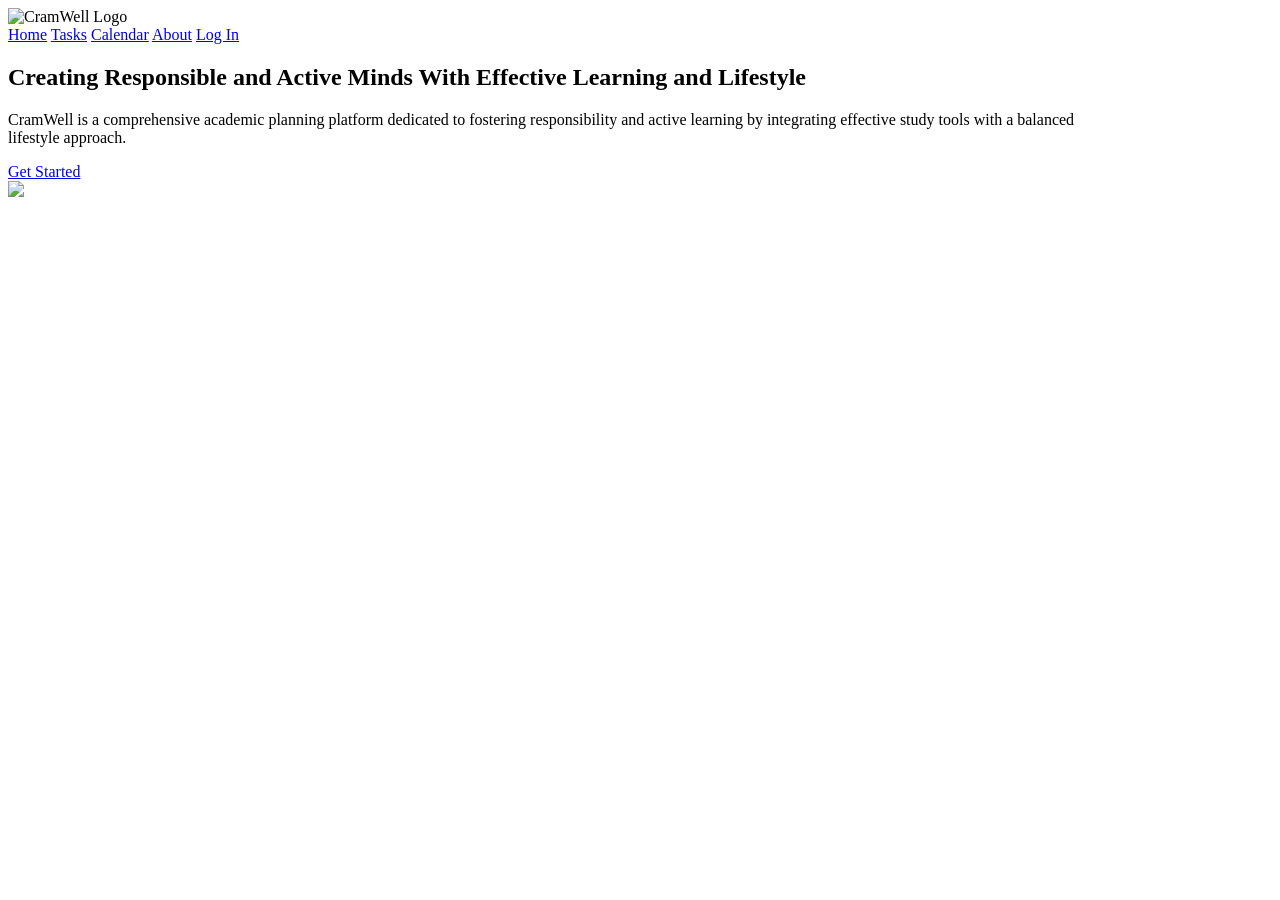
==== index.html @ 963a7a0b "Add files via upload" ====
<!DOCTYPE html>
<html lang="en">
<head>
	<title>CramWell | Home</title>
	<link rel="stylesheet" href="../css/style.css" />
</head>
<body>
	<header>
		<div class="logo">
			<img src="../image/cramWell.png" alt="CramWell Logo" style="width: 215px; height: auto;">
		</div>
		<nav>
			<a href="index.html" class="active">Home</a>
			<a href="tasks.html">Tasks</a>
			<a href="calendar.html" >Calendar</a>
			<a href="about.html">About</a>
			<a href="login.html" class="login-btn">Log In</a>
		</nav>
	</header>

	<section class="main">
		<div class="text">
			<h1>Creating Responsible and Active Minds With Effective Learning and Lifestyle</h1>
			<p>
				CramWell is a comprehensive academic planning platform dedicated to fostering responsibility and active learning by integrating effective study 
				tools with a balanced <br> lifestyle approach.
			</p>
			<a href="signup.html" class="btn">Get Started</a>

		</div>
		<div class="illustration1">
			<img src="../image/homeIcon.jpg" />
		</div>
	</section>
</body>
</html>
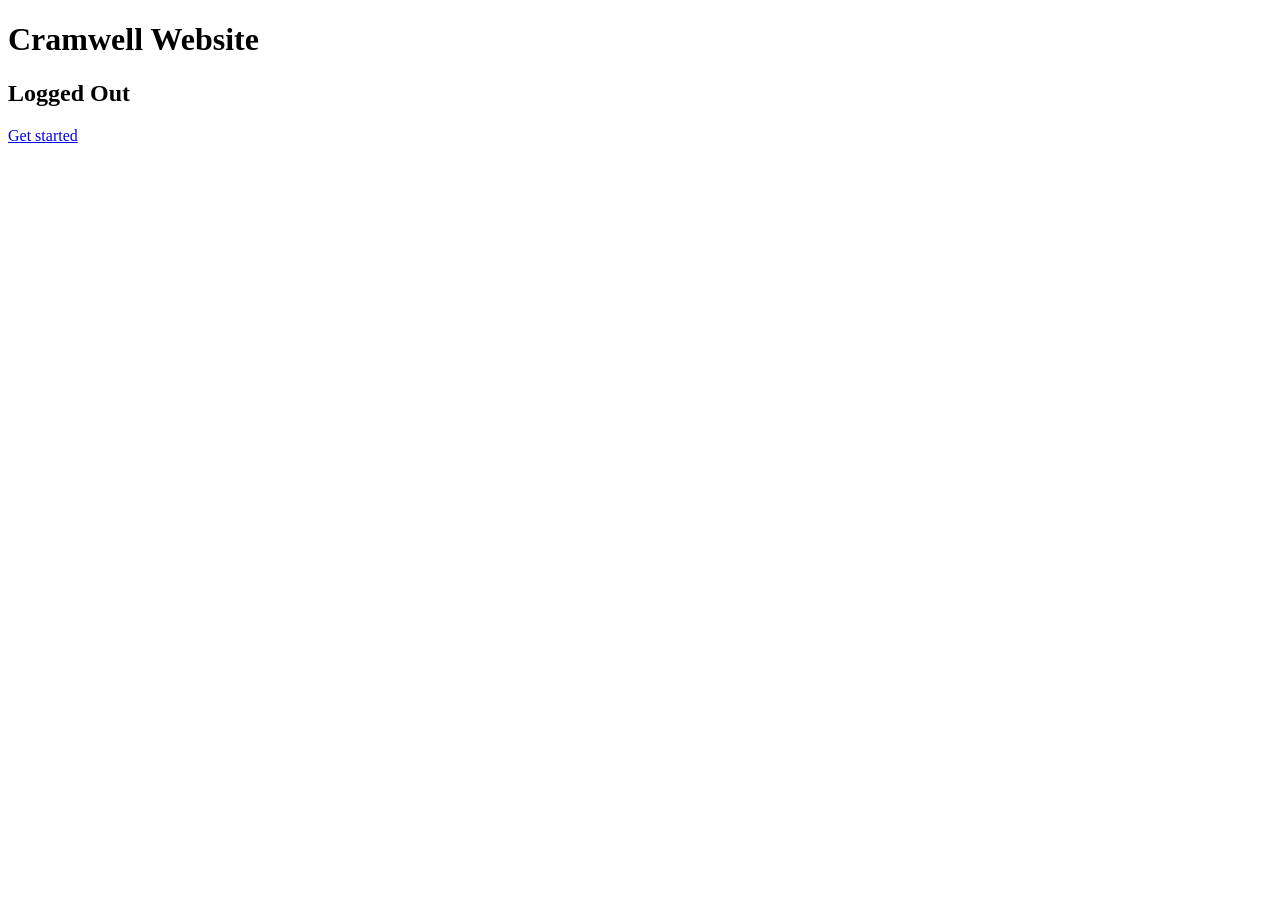
==== commit 57c30614: "Create index.html" ====
--- a/index.html
+++ b/index.html
@@ -1,36 +1,13 @@
-<!DOCTYPE html>
-<html lang="en">
-<head>
-	<title>CramWell | Home</title>
-	<link rel="stylesheet" href="../css/style.css" />
-</head>
-<body>
-	<header>
-		<div class="logo">
-			<img src="../image/cramWell.png" alt="CramWell Logo" style="width: 215px; height: auto;">
-		</div>
-		<nav>
-			<a href="index.html" class="active">Home</a>
-			<a href="tasks.html">Tasks</a>
-			<a href="calendar.html" >Calendar</a>
-			<a href="about.html">About</a>
-			<a href="login.html" class="login-btn">Log In</a>
-		</nav>
-	</header>
-
-	<section class="main">
-		<div class="text">
-			<h1>Creating Responsible and Active Minds With Effective Learning and Lifestyle</h1>
-			<p>
-				CramWell is a comprehensive academic planning platform dedicated to fostering responsibility and active learning by integrating effective study 
-				tools with a balanced <br> lifestyle approach.
-			</p>
-			<a href="signup.html" class="btn">Get Started</a>
-
-		</div>
-		<div class="illustration1">
-			<img src="../image/homeIcon.jpg" />
-		</div>
-	</section>
-</body>
-</html>
+<!DOCTYPE html>
+<html lang="en">
+<head>
+    <meta charset="UTF-8">
+    <title>Cramwell Pages</title>
+</head>
+<body>
+    <h1>Cramwell Website</h1>
+
+    <h2>Logged Out</h2>
+    <a href="logged-out/index.html">Get started</a>
+</body>
+</html>
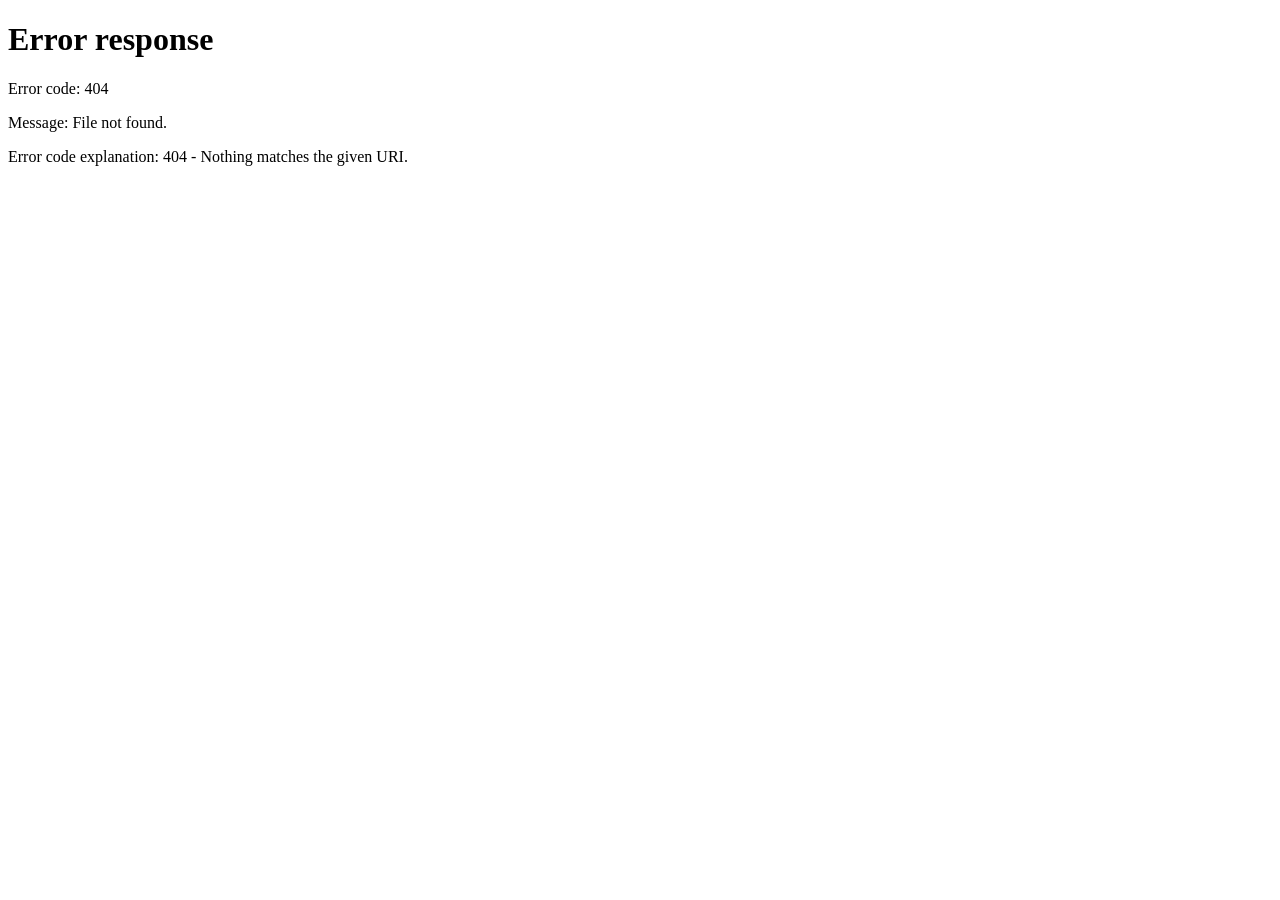
==== commit 1d2b2f9f: "index.html Updated title and added redirect meta tag." ====
--- a/index.html
+++ b/index.html
@@ -1,13 +1,15 @@
+
 <!DOCTYPE html>
 <html lang="en">
 <head>
     <meta charset="UTF-8">
-    <title>Cramwell Pages</title>
+    <meta http-equiv="refresh" content="0; url=logged-out/index.html">
+    <title>Cramwell</title>
 </head>
 <body>
-    <h1>Cramwell Website</h1>
-
-    <h2>Logged Out</h2>
-    <a href="logged-out/index.html">Get started</a>
+    <p>
+        Redirecting to
+        <a href="logged-out/index.html">Cramwell</a>...
+    </p>
 </body>
 </html>
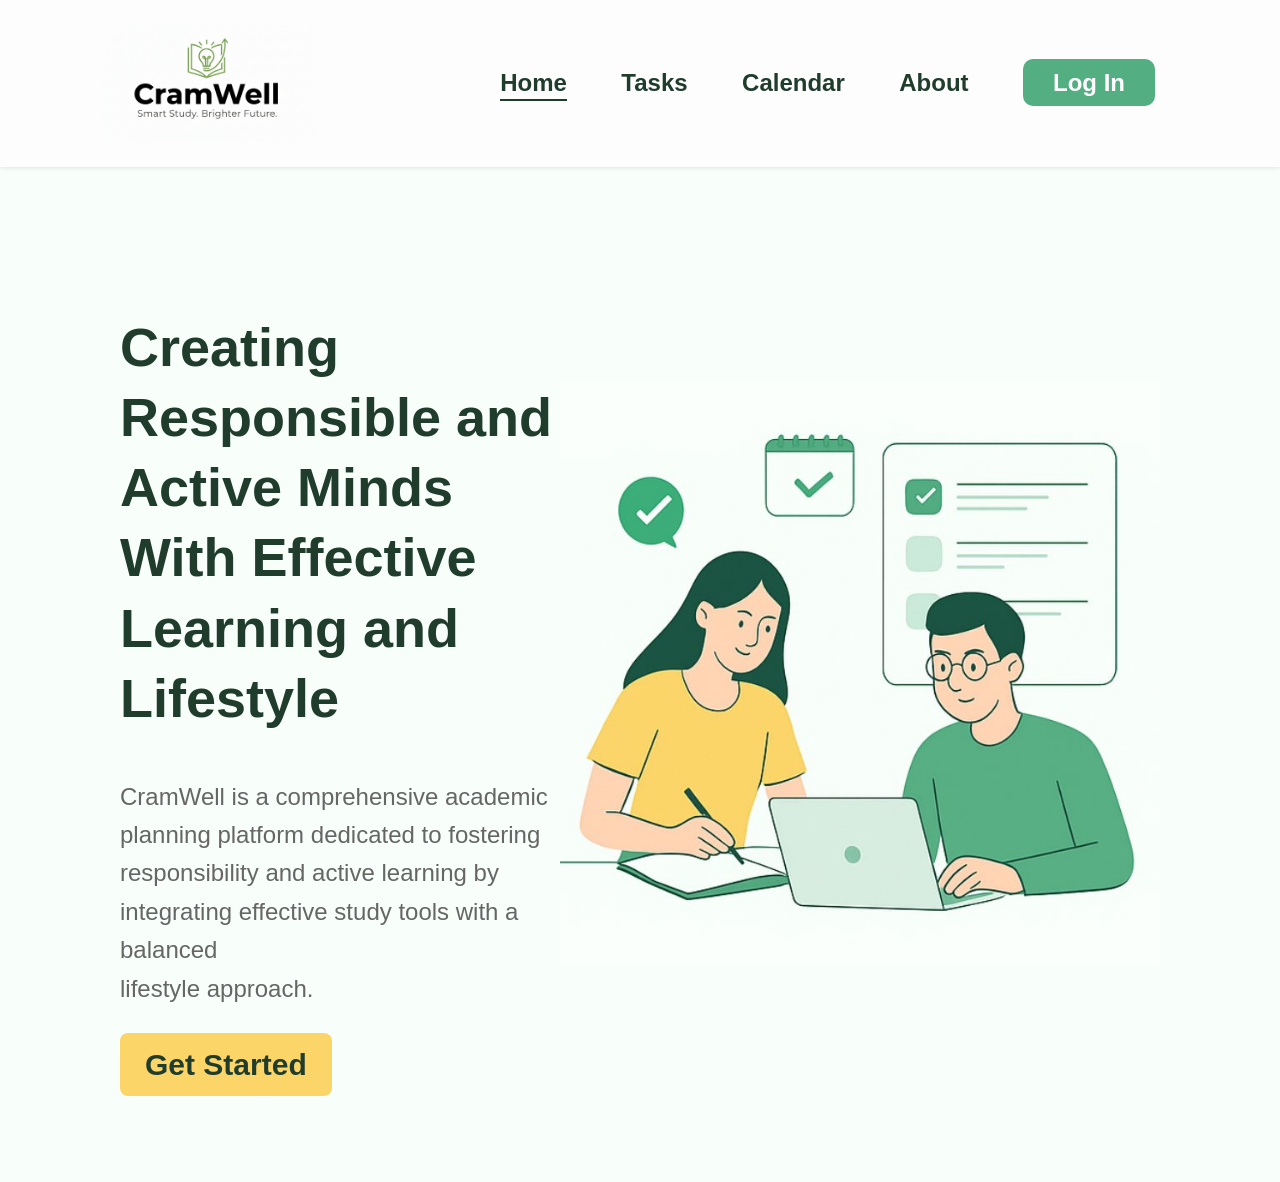
==== commit d3d794a9: "Update index.html" ====
--- a/index.html
+++ b/index.html
@@ -3,13 +3,13 @@
 <html lang="en">
 <head>
     <meta charset="UTF-8">
-    <meta http-equiv="refresh" content="0; url=logged-out/index.html">
+    <meta http-equiv="refresh" content="0; url=loged-out/index.html">
     <title>Cramwell</title>
 </head>
 <body>
     <p>
         Redirecting to
-        <a href="logged-out/index.html">Cramwell</a>...
+        <a href="loged-out/index.html">Cramwell</a>...
     </p>
 </body>
 </html>
